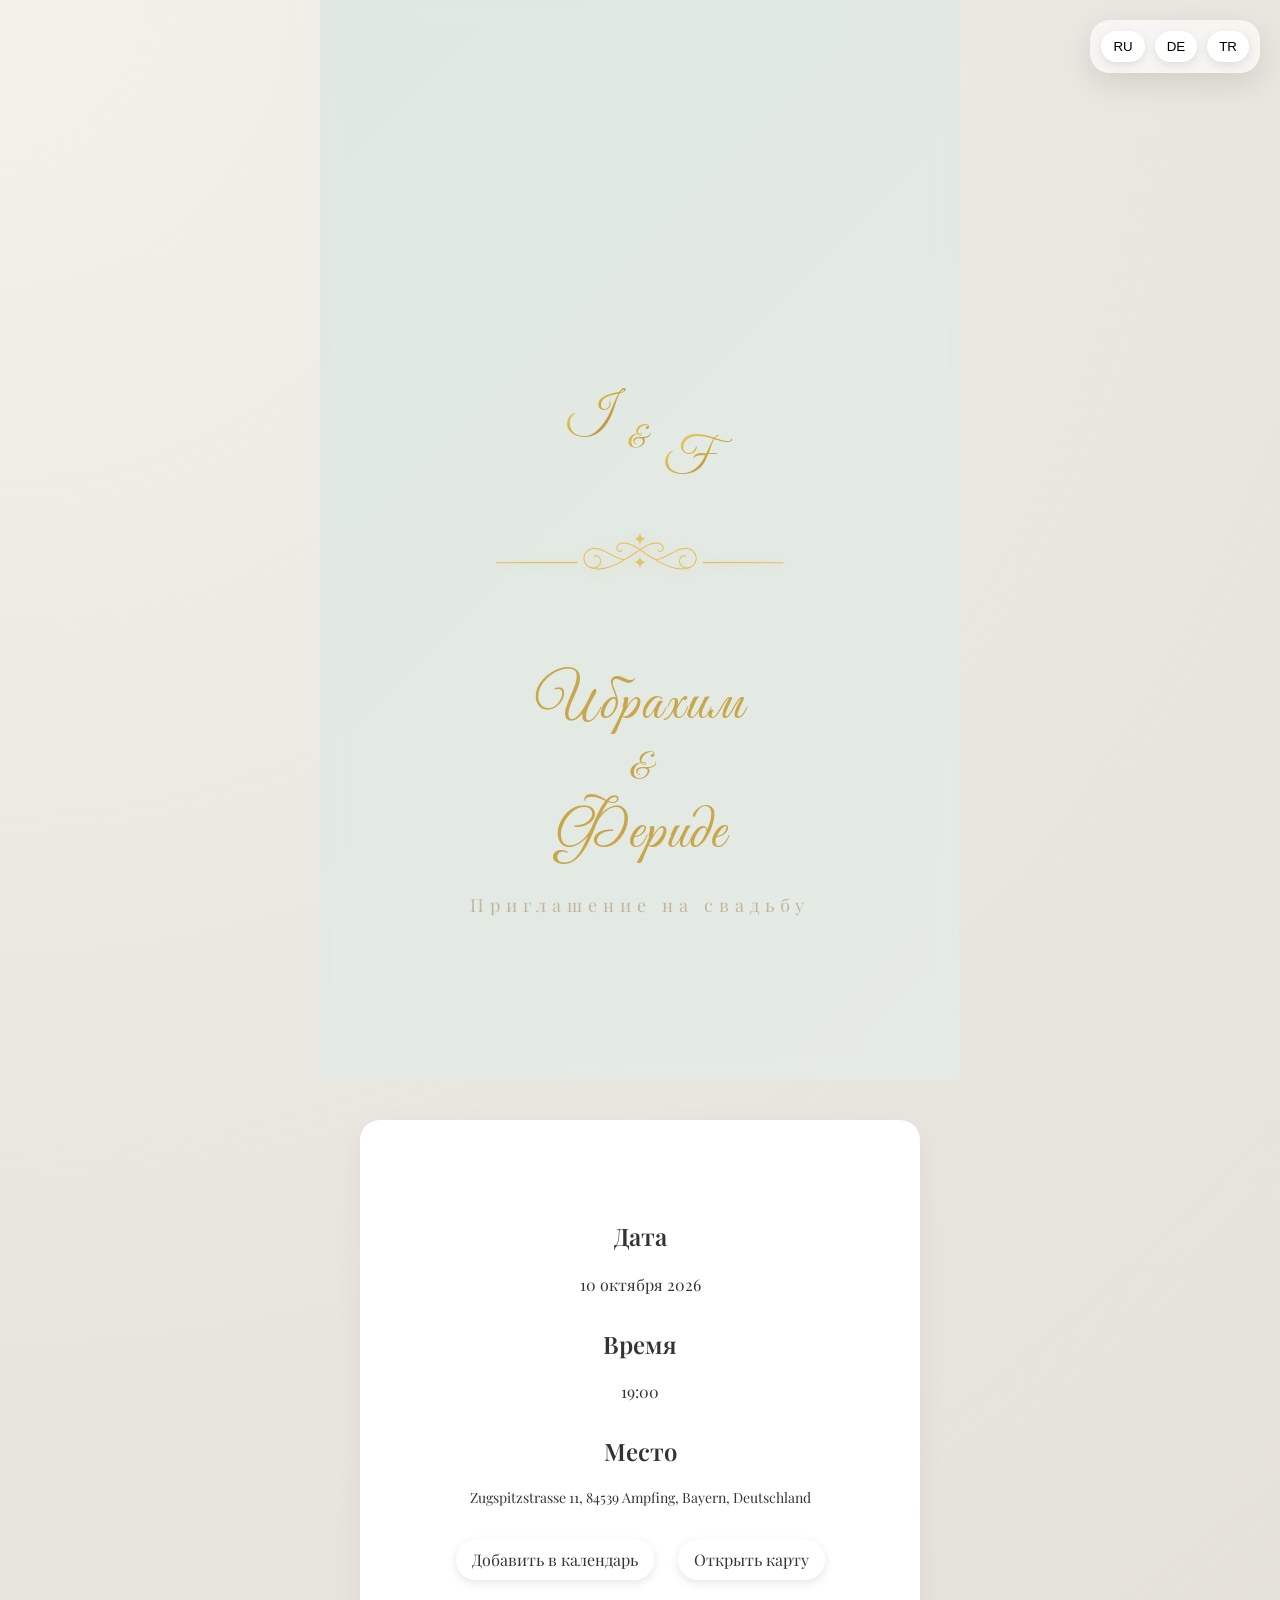
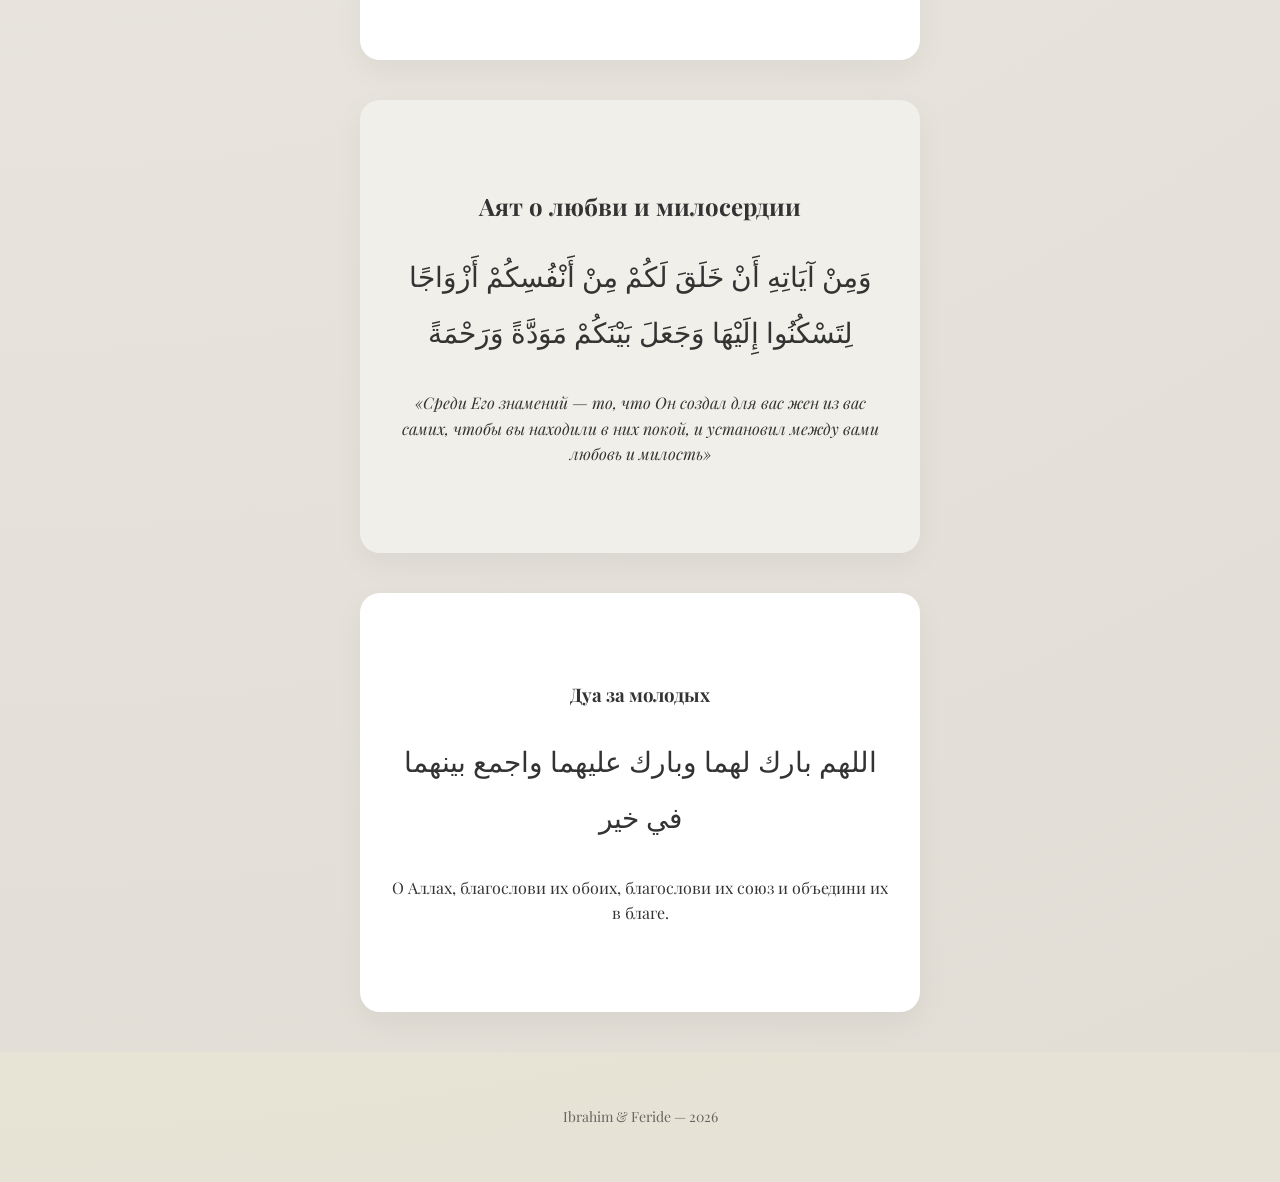
==== index.html @ c8f5a3a7 "update" ====
<!DOCTYPE html>
<html lang="ru">

<head>
    <meta charset="UTF-8">
    <meta name="viewport" content="width=device-width, initial-scale=1.0">
    <title>Ibrahim & Feride</title>
    <link rel="stylesheet" href="style.css">
    <link
        href="https://fonts.googleapis.com/css2?family=Cormorant+Garamond:wght@400;600&family=Montserrat:wght@300;400&display=swap"
        rel="stylesheet">
        <link href="https://fonts.googleapis.com/css2?family=Great+Vibes&display=swap" rel="stylesheet">
        <link href="https://fonts.googleapis.com/css2?family=Great+Vibes&display=swap" rel="stylesheet">
        <link href="https://fonts.googleapis.com/css2?family=Playfair+Display:wght@400;600;700&family=Cormorant+Garamond:wght@400;600&display=swap" rel="stylesheet">
</head>

<body>
<div class="lang">
        <button onclick="setLang('ru')">RU</button>
        <button onclick="setLang('de')">DE</button>
        <button onclick="setLang('tr')">TR</button>
    </div>

    <section class="hero">
<div class="monogram">
<svg viewBox="0 -200 500 400" xmlns="http://www.w3.org/2000/svg">
  <defs>
    <linearGradient id="gold" x1="0%" y1="0%" x2="100%" y2="100%">
      <stop offset="0%" stop-color="#f5e3a1"/>
      <stop offset="40%" stop-color="#d4af37"/>
      <stop offset="70%" stop-color="#b8964a"/>
      <stop offset="100%" stop-color="#f5e3a1"/>
    </linearGradient>
  </defs>

  <!-- I -->
  <text x="130" y="110"
        font-family="Great Vibes"
        font-size="80"
        fill="url(#gold)">
    I
  </text>

  <!-- & -->
  <text x="230" y="140"
        font-family="Great Vibes"
        font-size="50"
        fill="url(#gold)">
    &
  </text>

  <!-- F -->
  <text x="290" y="180"
        font-family="Great Vibes"
        font-size="80"
        fill="url(#gold)">
    F
  </text>

</svg>
</div>
        <div class="divider">
    <img src="divider.png" alt="divider">
        </div>

<div class="names">
    <div class="name name-top" data-key="name1">Ибрахим</div>
    <div class="amp">&</div>
    <div class="name name-bottom" data-key="name2">Фериде</div>
</div>

<p class="subtitle" data-key="invite">Приглашение на свадьбу</p>
    </section>

    <section class="info">
        <h2 data-key="date">Дата</h2>
        <p data-key="dateValue">10 октября 2026</p>

        <h2 data-key="time">Время</h2>
        <p>19:00</p>

        <h2 data-key="place">Место</h2>
        <p class="address" data-key="address">
Zugspitzstrasse 11, 84539 Ampfing, Bayern, Deutschland
</p>
        <div class="actions">
        <a href="wedding.ics" class="btn" data-key="calendar">📅 Добавить в календарь</a>
        <a href="https://maps.google.com/?q=Zugspitzstrasse 11 Ampfing" target="_blank" class="btn" data-key="map">
📍 Открыть карту
</a></div>
    </section>

    <section class="ayah">
        <h2 data-key="ayahTitle">Аят о любви и милосердии</h2>

        <p class="arabic">
            وَمِنْ آيَاتِهِ أَنْ خَلَقَ لَكُمْ مِنْ أَنْفُسِكُمْ أَزْوَاجًا
            لِتَسْكُنُوا إِلَيْهَا وَجَعَلَ بَيْنَكُمْ مَوَدَّةً وَرَحْمَةً
        </p>

        <p class="translation" data-key="ayahText">
            «Среди Его знамений — то, что Он создал для вас жен из вас самих,
            чтобы вы находили в них покой, и установил между вами любовь и милость»
        </p>
    </section>

    <section class="dua">
        <h3 data-key="duaTitle">Дуа за молодых</h3>

        <p class="arabic">
            اللهم بارك لهما وبارك عليهما واجمع بينهما في خير
        </p>

        <p data-key="duaText">
            О Аллах, благослови их обоих, благослови их союз и объедини их в благе.
        </p>
    </section>

    <footer>
        <p data-key="footer">Ibrahim & Feride — 2026</p>
    </footer>

    <script src="script.js"></script>

</body>

</html>
---- style.css ----
body {
    margin: 0;
    font-family: 'Playfair Display', serif;
    background: radial-gradient(circle at top left, #f4f1ea, #e9e6df 40%, #e1ddd5);
    color: #333;
    text-align: center;
}

.hero {
    height: 100vh;
    display: flex;
    flex-direction: column;
    justify-content: center;
    align-items: center;
    padding: 120px 20px 60px;
    background: linear-gradient(135deg, #d8e3dc, #f5efe6);
    background-size: 400% 400%;
    animation: gradientMove 10s ease infinite;
    backdrop-filter: blur(20px);
    position: relative;
    overflow: visible;
}

.hero h1 {
    font-size: 50px;
    font-family: 'Cormorant Garamond', serif;
    margin-bottom: 10px;
    letter-spacing: 2px;
}

.subtitle {
    font-size: 22px;
    opacity: 0.8;
    letter-spacing: 1px;
}

.info {
    padding: 60px 20px;
    background: white;
}

.info h2 {
    margin-top: 30px;
    font-weight: 600;
}

.ayah {
    padding: 60px 20px;
    background: #f0efe9;
}

.arabic {
    font-size: 28px;
    line-height: 2;
    direction: rtl;
    font-family: serif;
}

.translation {
    margin-top: 20px;
    font-style: italic;
}

.dua {
    padding: 60px 20px;
    background: white;
}

footer {
    padding: 40px;
    background: #e9e4d4;
    font-size: 14px;
    opacity: 0.7;
}

section.show {
    opacity: 1;
    transform: translateY(0);
}

.info,
.ayah,
.dua {
    max-width: 500px;
    margin: 40px auto;
    border-radius: 20px;
    box-shadow: 0 10px 30px rgba(0, 0, 0, 0.05);
    padding: 70px 30px;
    transition: 0.3s;
}

h1,
h2,
h3,
p {
    transition: all 0.3s ease;
}

.lang {
    position: absolute;
    top: 20px;
    right: 20px;
    z-index: 9999;
    /* самое важное - чтобы кнопки были поверх всего */
    background: rgba(255, 255, 255, 0.6);
    padding: 8px;
    border-radius: 20px;
    backdrop-filter: blur(10px);
    box-shadow: 0 10px 30px rgba(0, 0, 0, 0.1);
}

.lang button {
    background: white;
    border: none;
    padding: 8px 12px;
    margin: 3px;
    border-radius: 20px;
    cursor: pointer;
    box-shadow: 0 3px 10px rgba(0, 0, 0, 0.1);
}

.lang button:hover {
    transform: scale(1.1);
}

section {
    opacity: 0;
    transform: translateY(30px);
    transition: all 1.4s cubic-bezier(0.22, 1, 0.36, 1);
    max-width: 600px;
    margin: auto;
}

.info:hover,
.ayah:hover,
.dua:hover {
    transform: translateY(-5px);
    transition: 0.3s;
}

p {
    line-height: 1.6;
}

.lang button:active {
    transform: scale(0.95);
}

.hero h1 {
    animation: fadeIn 1s ease forwards;
}

.subtitle {
    font-size: 18px;
    letter-spacing: 6px;
    color: #b8a98a;
    margin-top: 20px;
}

@keyframes fadeIn {
    from {
        opacity: 0;
        transform: translateY(20px);
    }

    to {
        opacity: 1;
        transform: translateY(0);
    }
}

.actions {
    margin-top: 20px;
}

.btn {
    display: inline-block;
    margin: 10px;
    padding: 10px 16px;
    background: #fff;
    border-radius: 20px;
    text-decoration: none;
    color: #333;
    box-shadow: 0 3px 10px rgba(0, 0, 0, 0.1);
    transition: 0.3s;
}

.btn:hover {
    transform: translateY(-2px);
}

p.address {
    font-size: 14px
}
@keyframes gradientMove {
    0% {
        background-position: 0% 50%;
    }
    50% {
        background-position: 100% 50%;
    }
    100% {
        background-position: 0% 50%;
    }
}
.hero::before {
    content: "";
    position: absolute;
    inset: 0;
    background: rgba(255,255,255,0.2);
    backdrop-filter: blur(10px);
    z-index: 0;
}

.hero * {
    position: relative;
    z-index: 1;
}
.monogram {
    display: flex;
    justify-content: center; /* центр по горизонтали */
    align-items: center;     /* центр по вертикали (если нужно) */
    margin-bottom: 10px;
    overflow: visible; /* чтобы тени не обрезались */
    margin-top: 40px;
}

.monogram svg {
    width: 300px;
    max-width: 80vw;
    display: block;
    margin: 0 auto;
    overflow: visible;
    filter: none;
}
.monogram path {
    fill: url(#goldGradient);
    filter: none;
}
.divider {
    display: flex;
    justify-content: center;
    margin: 30px 0 40px;
}

.divider svg {
    opacity: 0.8;
}
.names {
    display: flex;
    flex-direction: column;
    align-items: center;
    margin-top: 40px;
}

.name {
    font-family: 'Great Vibes', cursive;
    font-size: 60px;
    letter-spacing: 2px;
    color: #caa64a;
    text-transform: none; /* ВАЖНО убрать uppercase */
}
@media (max-width: 768px) {
    .name {
        font-size: 50px;
    }

    .amp {
        font-size: 40px;
    }
}
.names {
    display: flex;
    flex-direction: column;
    align-items: center;
    gap: 10px;
}

.amp {
    font-family: 'Great Vibes', cursive;
    font-size: 35px;
    margin: -5px 0; /* поднимаем амперсанд чуть выше */
    color: #caa64a;
}
.divider {
    margin: 30px 0 40px;
    display: flex;
    justify-content: center;
}

.divider img {
    width: 400px;
    opacity: 0.85;
    filter: drop-shadow(0 2px 6px rgba(202,166,74,0.3));
}
.name, .amp {
    opacity: 0;
    transform: translateY(30px);
}

/* сама анимация */
@keyframes writeName {
    to {
        opacity: 1;
        transform: translateY(0);
    }
}

/* по очереди */
.name-top {
    animation: writeName 1s ease forwards;
}

.amp {
    animation: writeName 1s ease forwards;
    animation-delay: 0.4s;
}

.name-bottom {
    animation: writeName 1s ease forwards;
    animation-delay: 0.8s;
}
svg {
    overflow: visible;
}
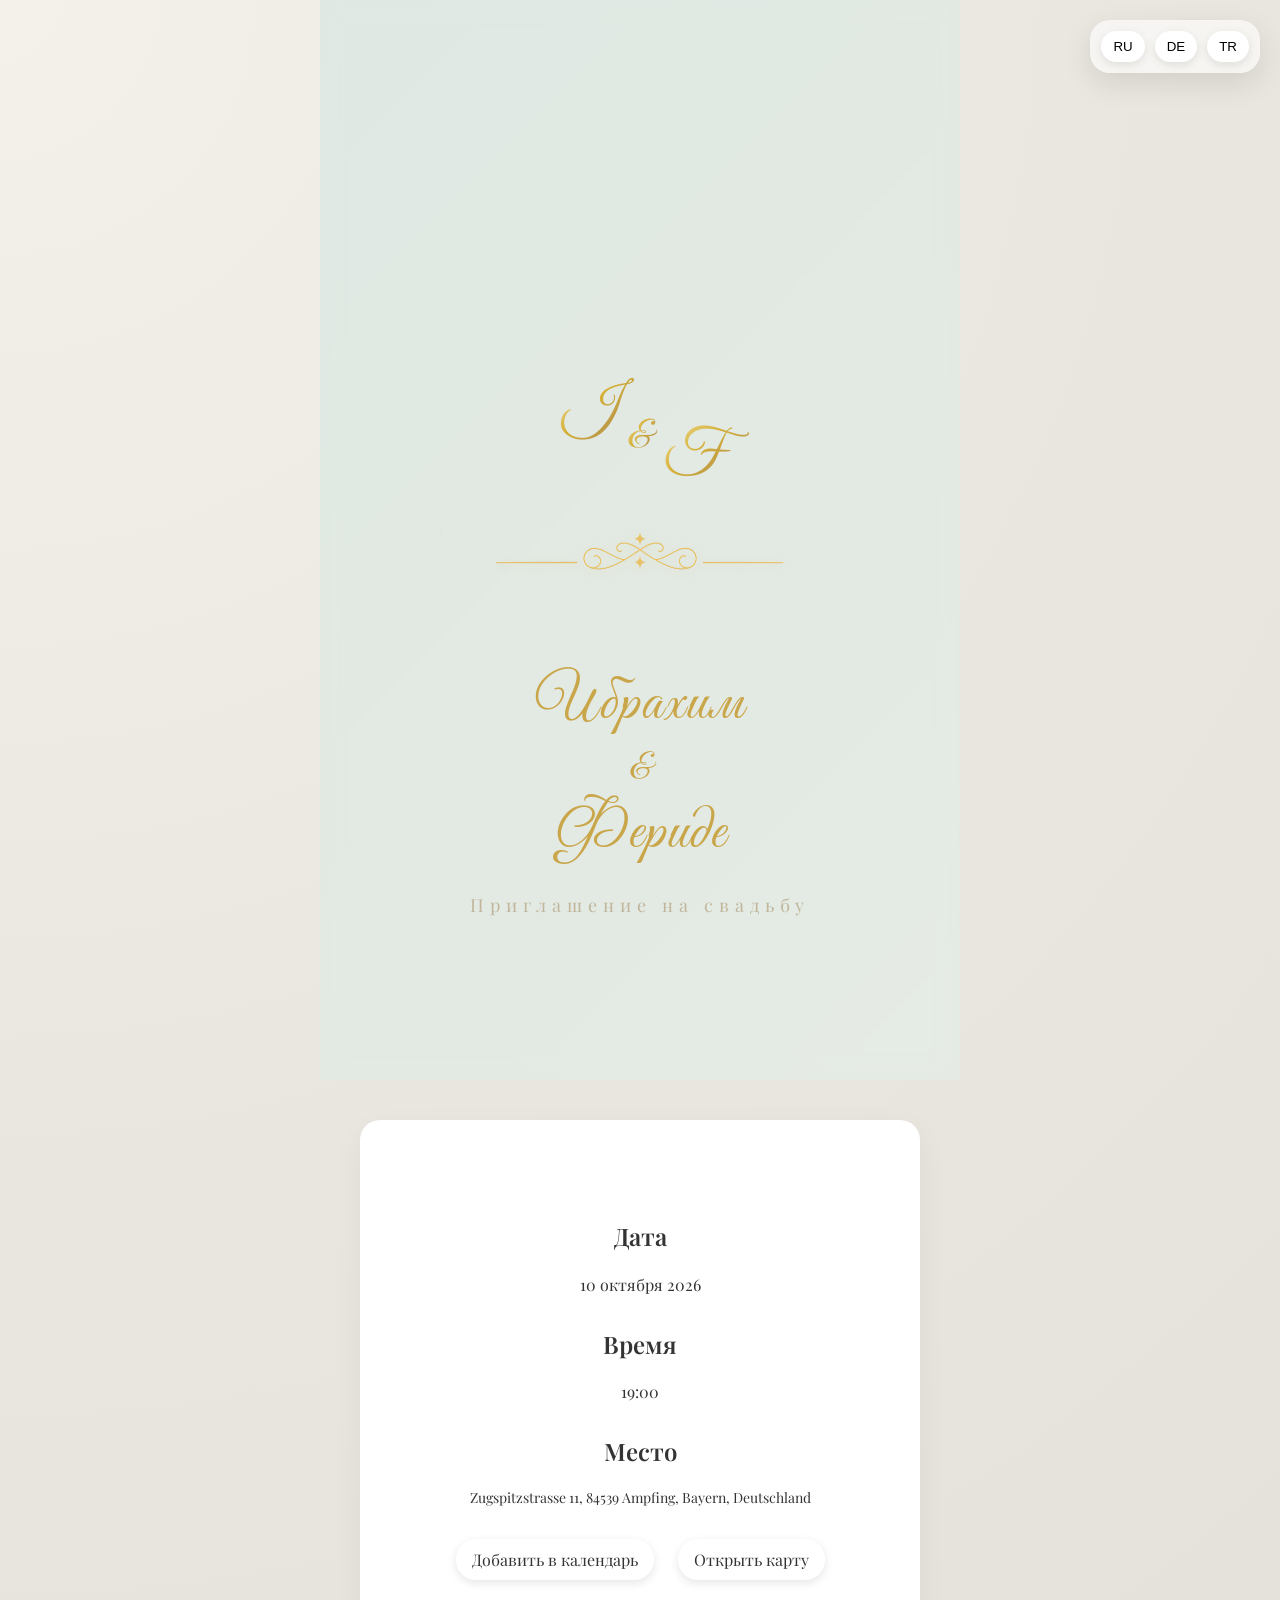
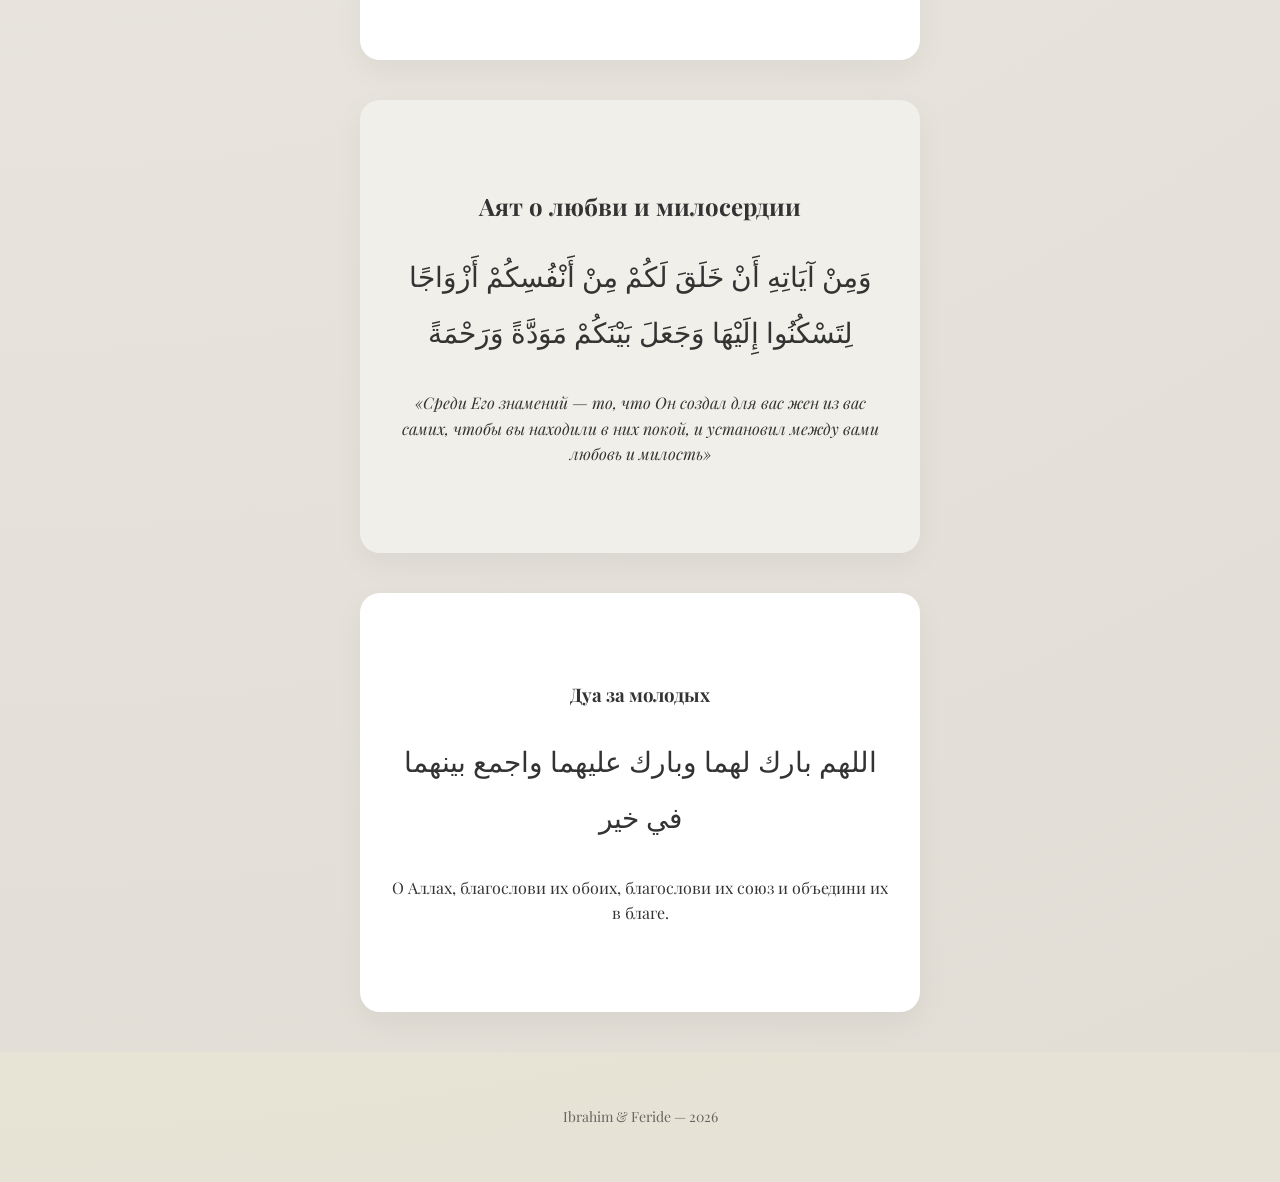
==== commit 3367560d: "update" ====
--- a/index.html
+++ b/index.html
@@ -23,20 +23,22 @@
 
     <section class="hero">
 <div class="monogram">
-<svg viewBox="0 -200 500 400" xmlns="http://www.w3.org/2000/svg">
-  <defs>
-    <linearGradient id="gold" x1="0%" y1="0%" x2="100%" y2="100%">
-      <stop offset="0%" stop-color="#f5e3a1"/>
-      <stop offset="40%" stop-color="#d4af37"/>
-      <stop offset="70%" stop-color="#b8964a"/>
-      <stop offset="100%" stop-color="#f5e3a1"/>
-    </linearGradient>
-  </defs>
+<svg viewBox="0 -200 500 400"
+    xmlns="http://www.w3.org/2000/svg"
+    style="text-rendering: geometricPrecision;">
+    <defs>
+        <linearGradient id="gold" x1="0%" y1="0%" x2="100%" y2="100%">
+        <stop offset="0%" stop-color="#f5e3a1"/>
+        <stop offset="40%" stop-color="#d4af37"/>
+        <stop offset="70%" stop-color="#b8964a"/>
+        <stop offset="100%" stop-color="#f5e3a1"/>
+        </linearGradient>
+    </defs>
 
   <!-- I -->
-  <text x="130" y="110"
+  <text x="120" y="110"
         font-family="Great Vibes"
-        font-size="80"
+        font-size="100"
         fill="url(#gold)">
     I
   </text>
@@ -44,7 +46,7 @@
   <!-- & -->
   <text x="230" y="140"
         font-family="Great Vibes"
-        font-size="50"
+        font-size="65"
         fill="url(#gold)">
     &
   </text>
@@ -52,7 +54,7 @@
   <!-- F -->
   <text x="290" y="180"
         font-family="Great Vibes"
-        font-size="80"
+        font-size="100"
         fill="url(#gold)">
     F
   </text>
--- a/style.css
+++ b/style.css
@@ -232,10 +232,15 @@
     margin: 0 auto;
     overflow: visible;
     filter: none;
+    transform: translateZ(0);
 }
 .monogram path {
     fill: url(#goldGradient);
     filter: none;
+    shape-rendering: geometricPrecision;
+}
+.monogram text {
+    -webkit-font-smoothing: antialiased;
 }
 .divider {
     display: flex;
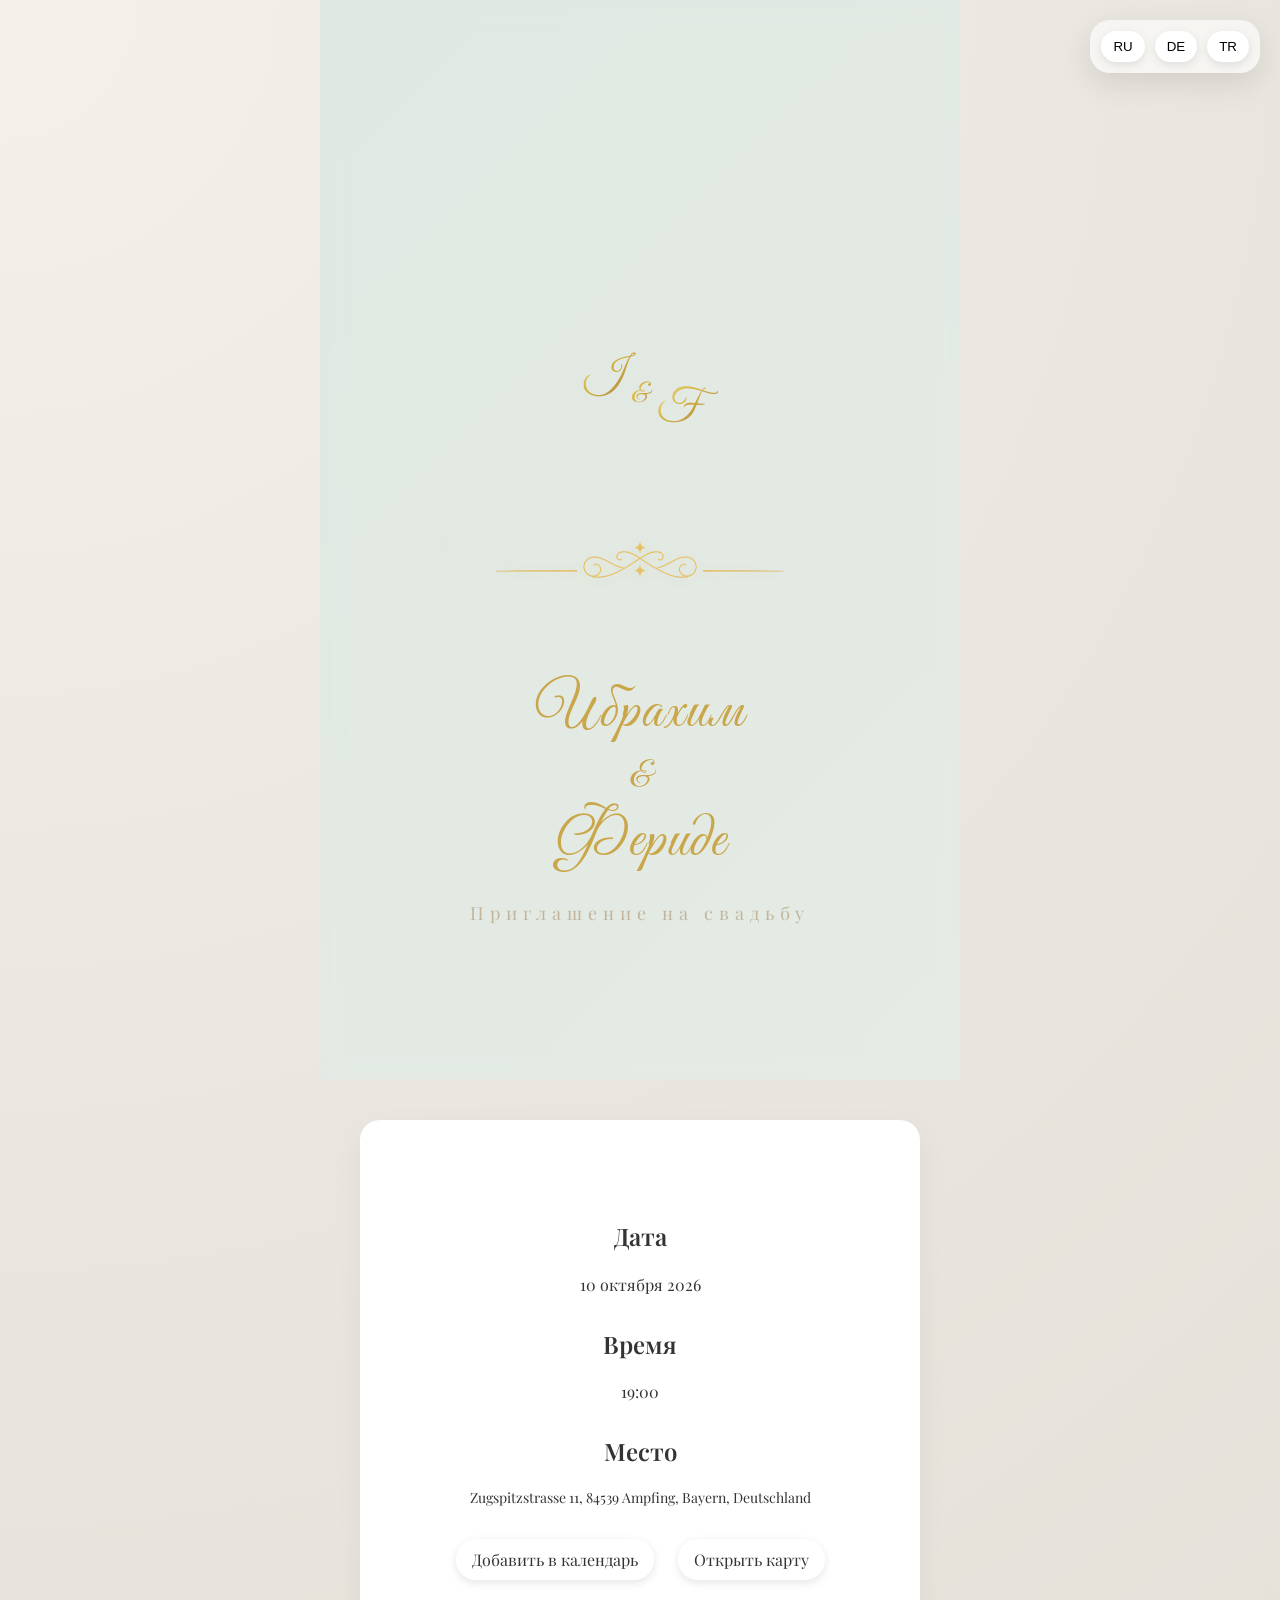
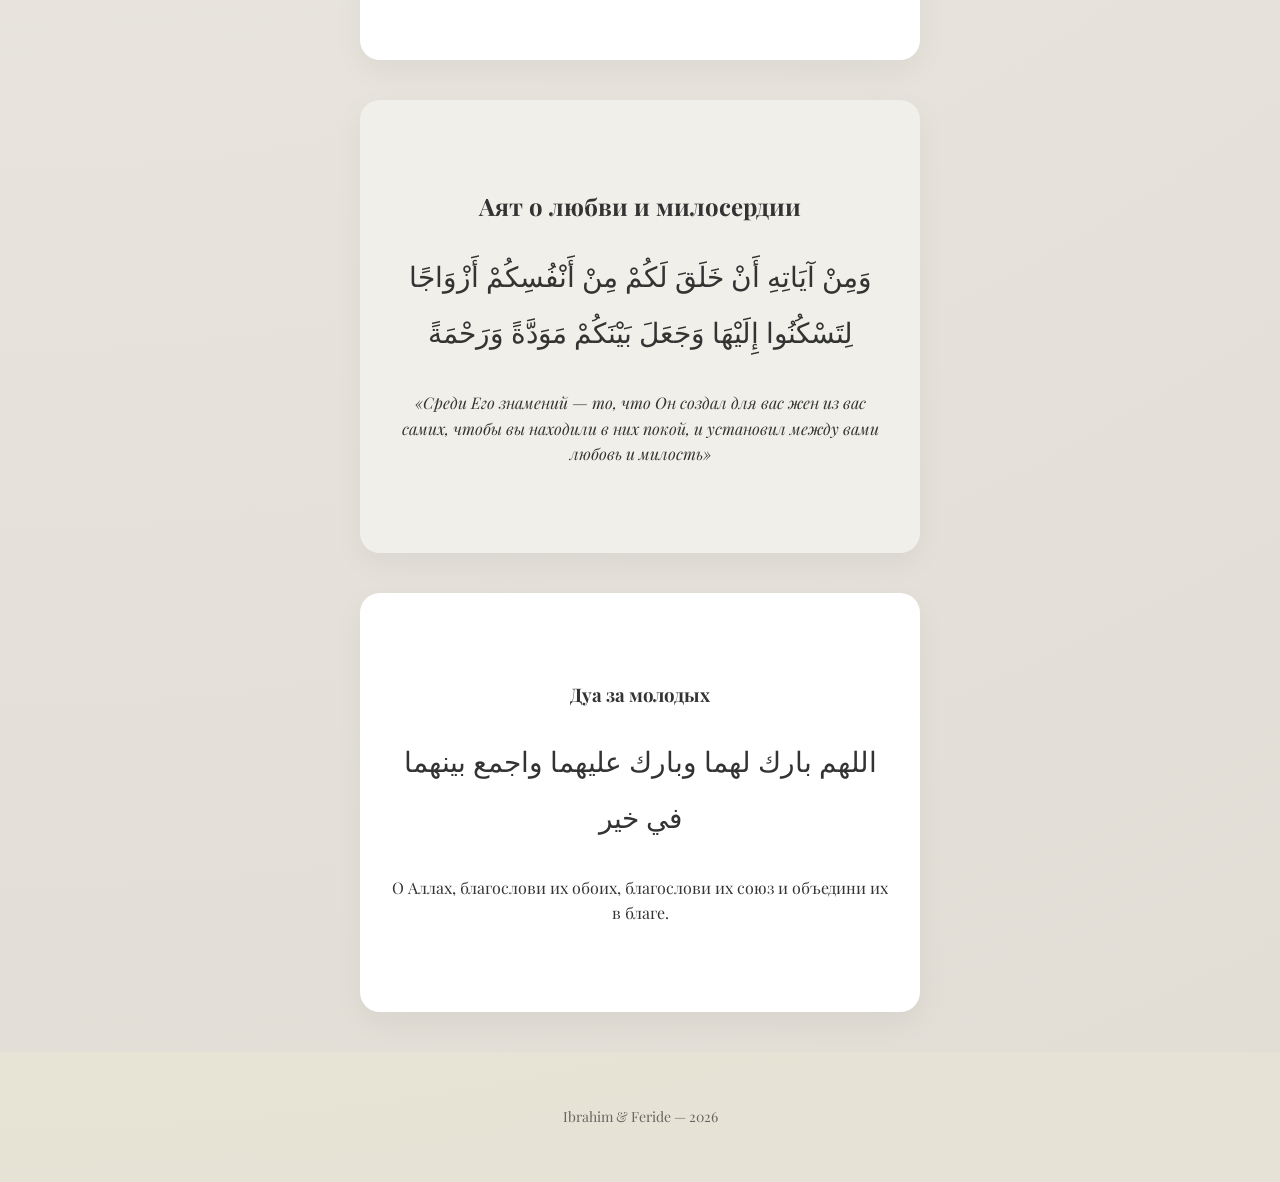
==== commit 505e40ee: "update" ====
--- a/index.html
+++ b/index.html
@@ -23,9 +23,9 @@
 
     <section class="hero">
 <div class="monogram">
-<svg viewBox="0 -200 500 400"
+<svg viewBox="-100 -250 700 600"
     xmlns="http://www.w3.org/2000/svg"
-    style="text-rendering: geometricPrecision;">
+    style="text-rendering: geometricPrecision; overflow: visible;">
     <defs>
         <linearGradient id="gold" x1="0%" y1="0%" x2="100%" y2="100%">
         <stop offset="0%" stop-color="#f5e3a1"/>
--- a/style.css
+++ b/style.css
@@ -327,4 +327,14 @@
 }
 svg {
     overflow: visible;
+}
+.monogram svg {
+    transform: translateZ(0);
+    -webkit-transform: translateZ(0);
+}
+
+.monogram text {
+    transform: translateZ(0);
+    -webkit-font-smoothing: antialiased;
+    text-rendering: geometricPrecision;
 }
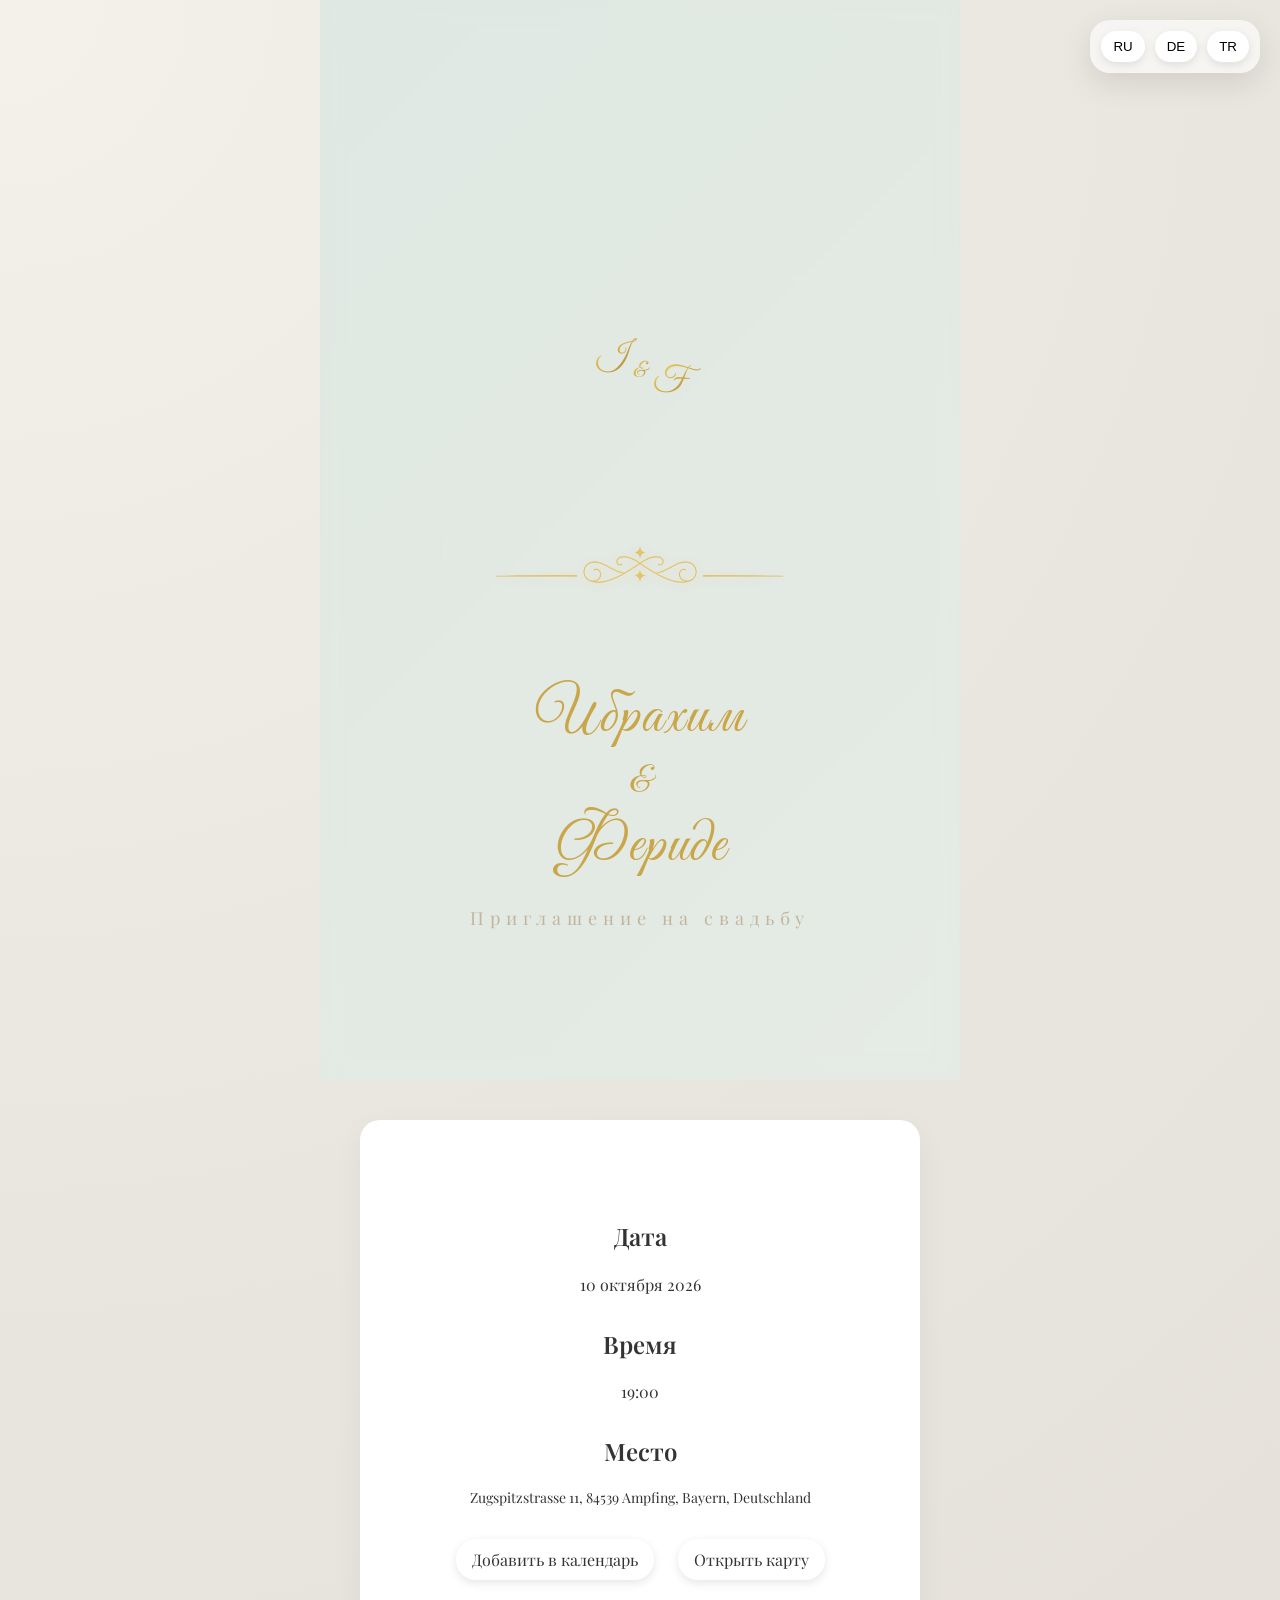
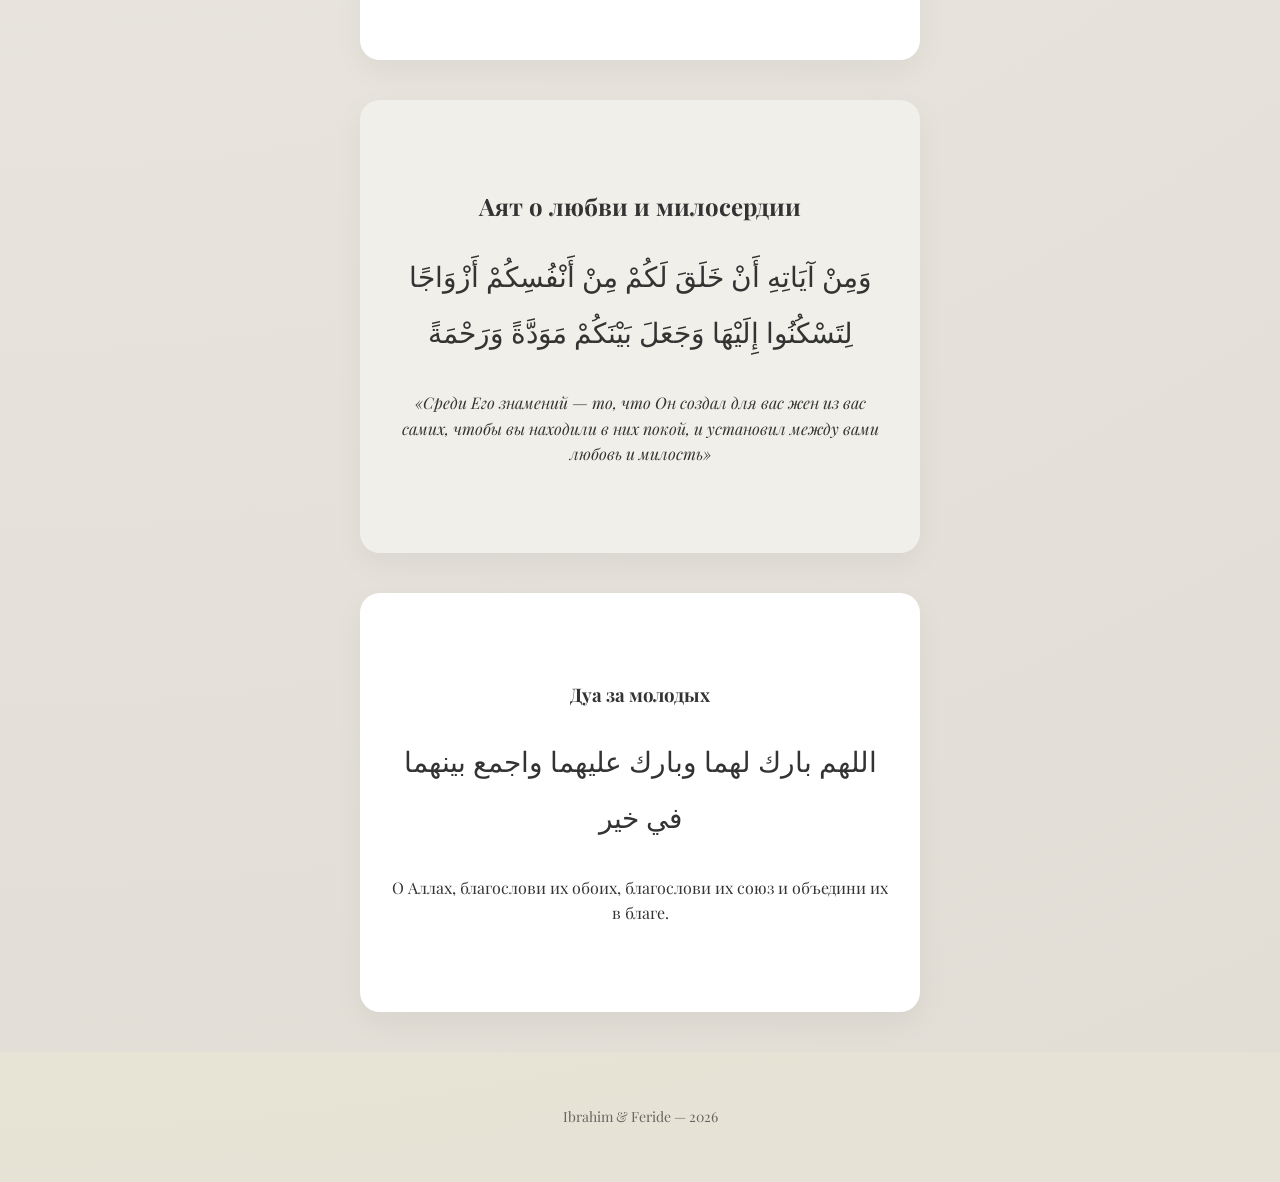
==== commit 2dd27c4a: "update" ====
--- a/index.html
+++ b/index.html
@@ -23,9 +23,10 @@
 
     <section class="hero">
 <div class="monogram">
-<svg viewBox="-100 -250 700 600"
+<svg viewBox="-200 -300 900 800"
     xmlns="http://www.w3.org/2000/svg"
-    style="text-rendering: geometricPrecision; overflow: visible;">
+    preserveAspectRatio="xMidYMid meet"
+    style="overflow: visible; display:block;">
     <defs>
         <linearGradient id="gold" x1="0%" y1="0%" x2="100%" y2="100%">
         <stop offset="0%" stop-color="#f5e3a1"/>
--- a/style.css
+++ b/style.css
@@ -7,7 +7,7 @@
 }
 
 .hero {
-    height: 100vh;
+    min-height: 100vh;
     display: flex;
     flex-direction: column;
     justify-content: center;
@@ -337,4 +337,9 @@
     transform: translateZ(0);
     -webkit-font-smoothing: antialiased;
     text-rendering: geometricPrecision;
+}
+@supports (-webkit-touch-callout: none) {
+    .monogram svg text {
+        dominant-baseline: middle;
+    }
 }
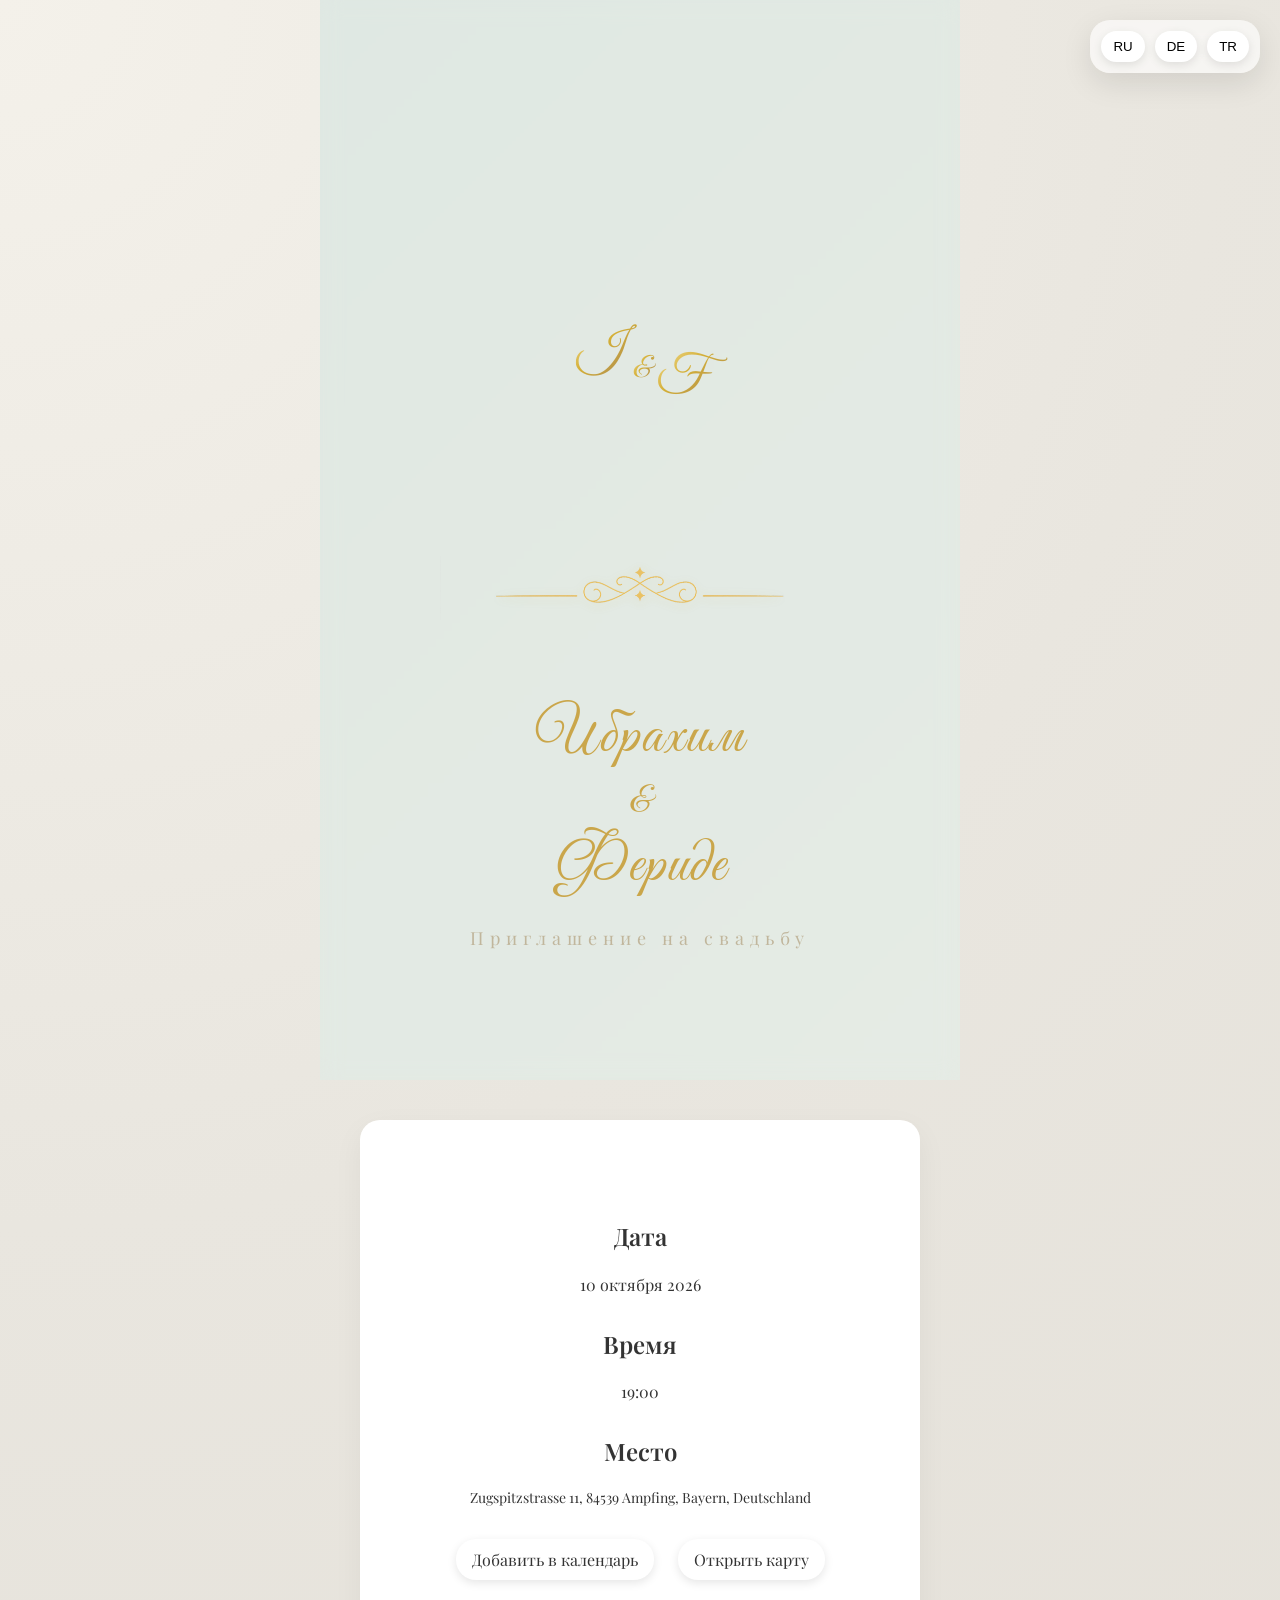
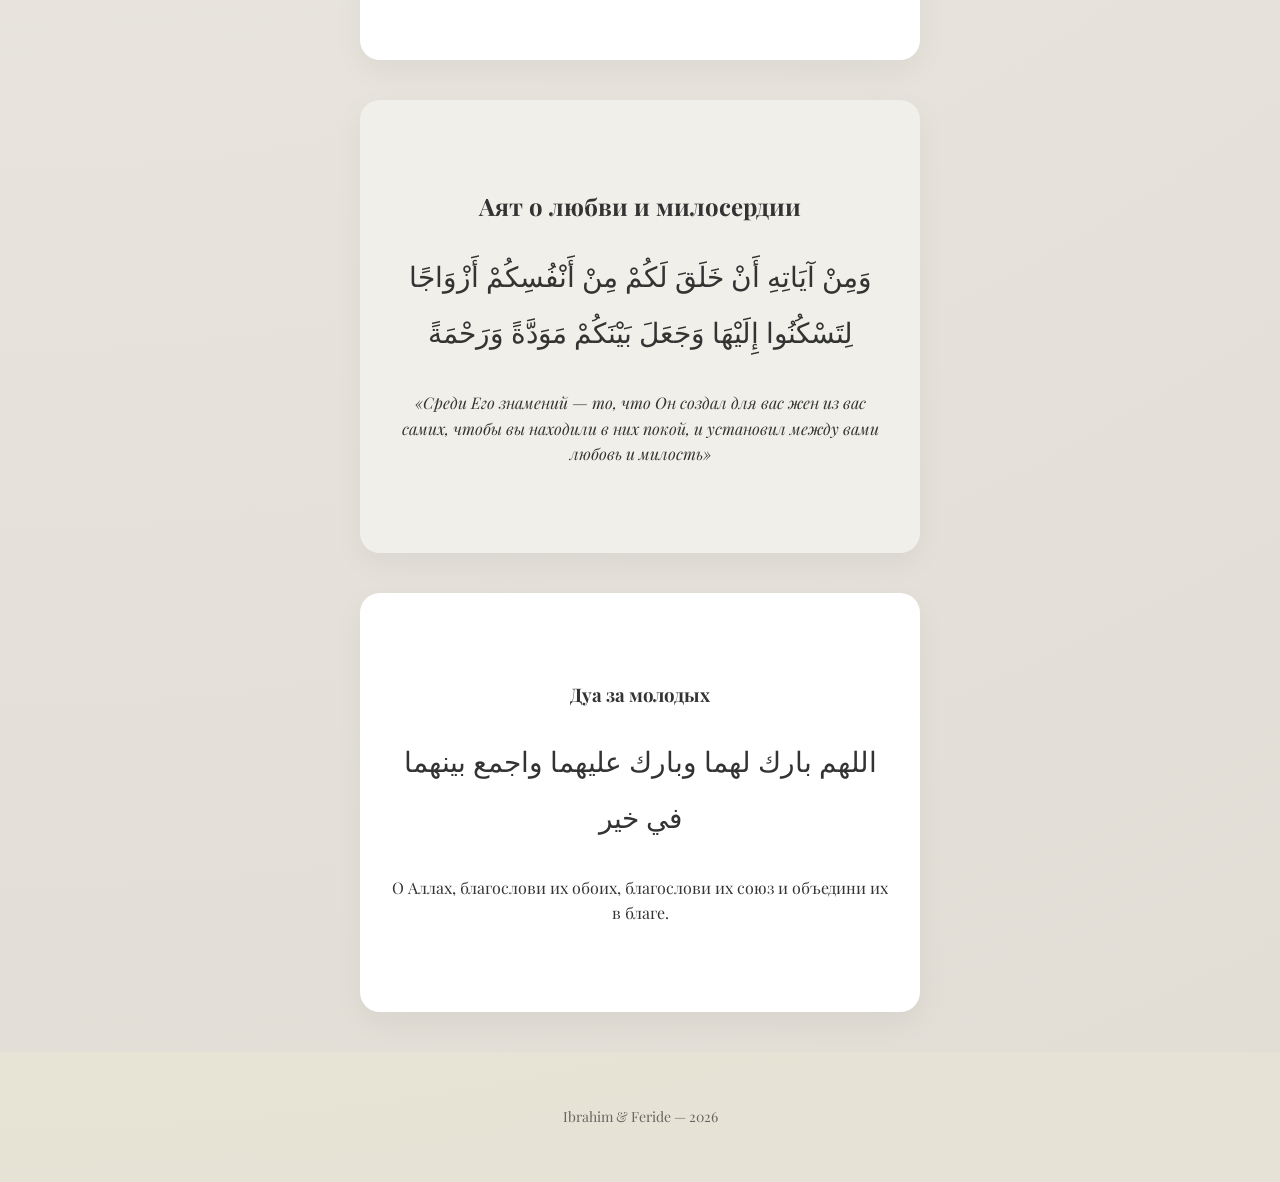
==== commit 91c13ed6: "update" ====
--- a/index.html
+++ b/index.html
@@ -37,9 +37,9 @@
     </defs>
 
   <!-- I -->
-  <text x="120" y="110"
+  <text x="60" y="110"
         font-family="Great Vibes"
-        font-size="100"
+        font-size="150"
         fill="url(#gold)">
     I
   </text>
@@ -47,15 +47,15 @@
   <!-- & -->
   <text x="230" y="140"
         font-family="Great Vibes"
-        font-size="65"
+        font-size="90"
         fill="url(#gold)">
     &
   </text>
 
   <!-- F -->
-  <text x="290" y="180"
+  <text x="300" y="180"
         font-family="Great Vibes"
-        font-size="100"
+        font-size="150"
         fill="url(#gold)">
     F
   </text>
--- a/style.css
+++ b/style.css
@@ -331,6 +331,7 @@
 .monogram svg {
     transform: translateZ(0);
     -webkit-transform: translateZ(0);
+    padding: 20px;
 }
 
 .monogram text {
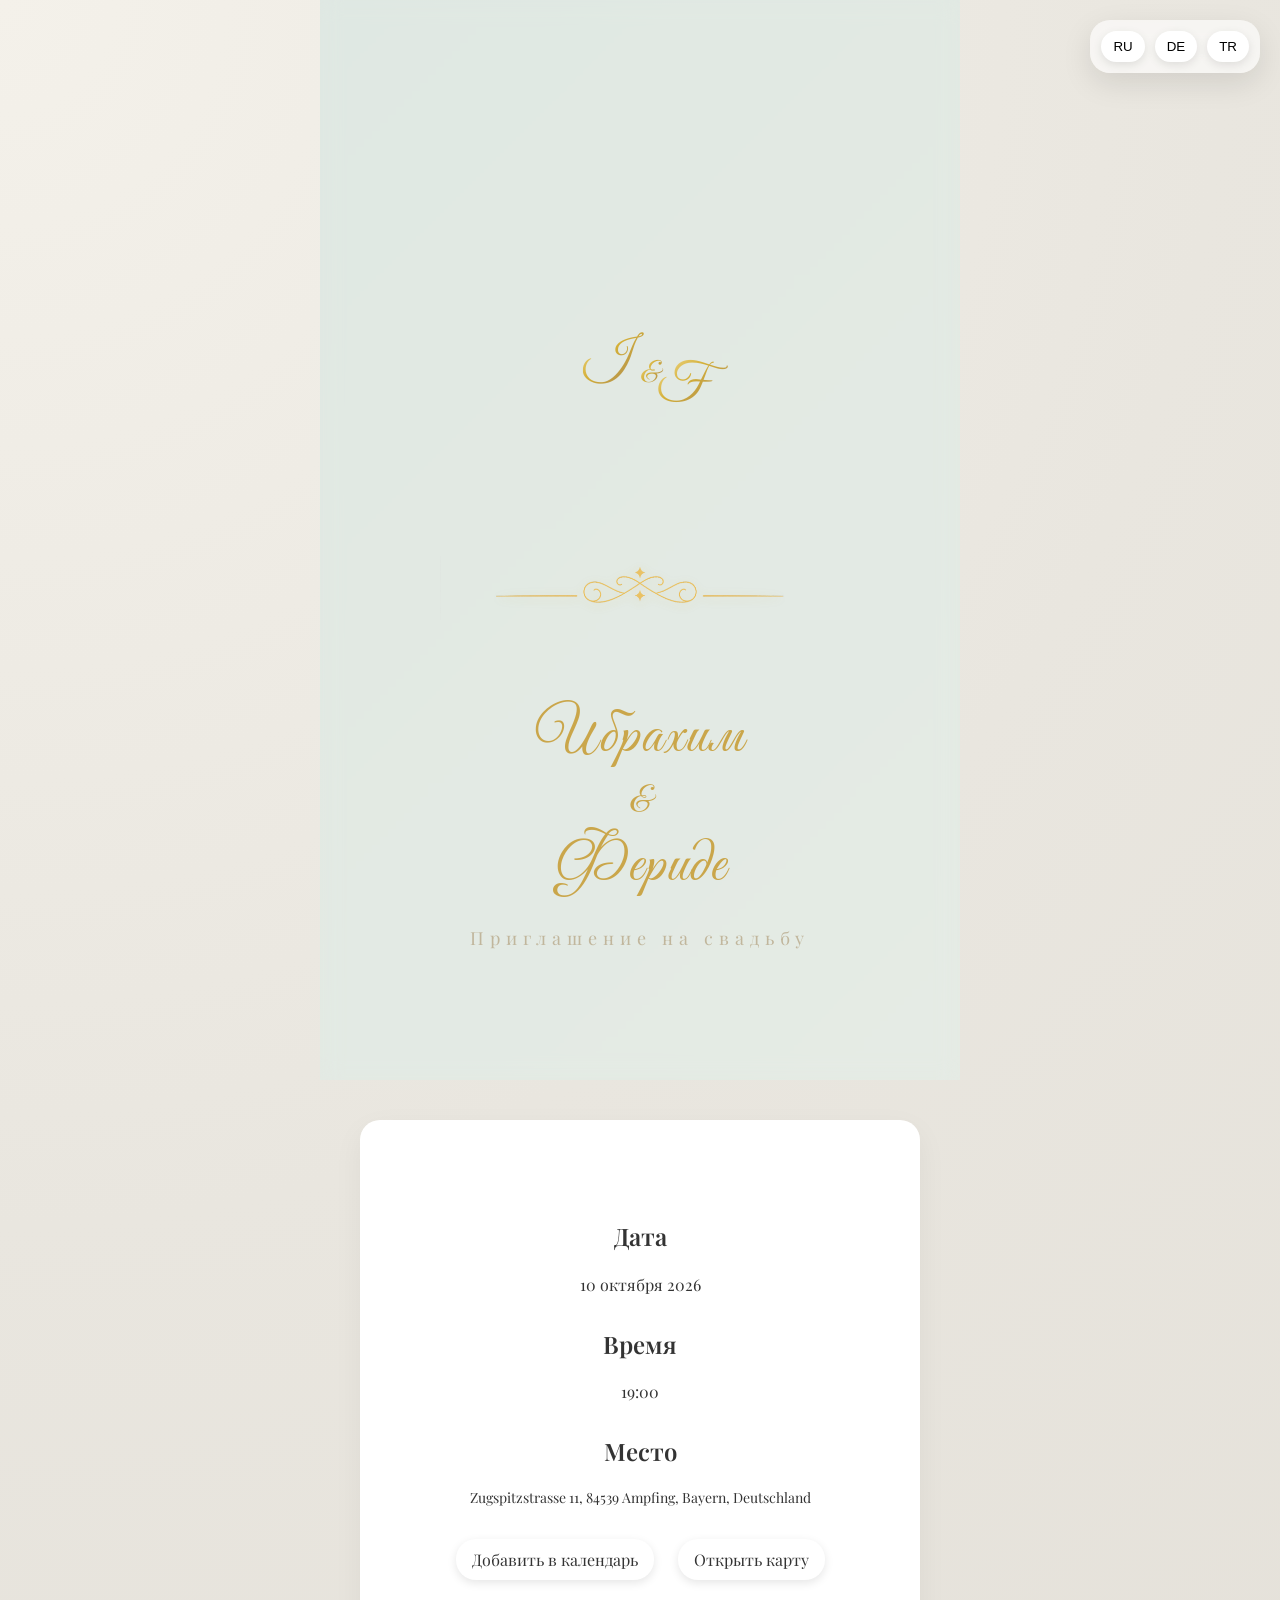
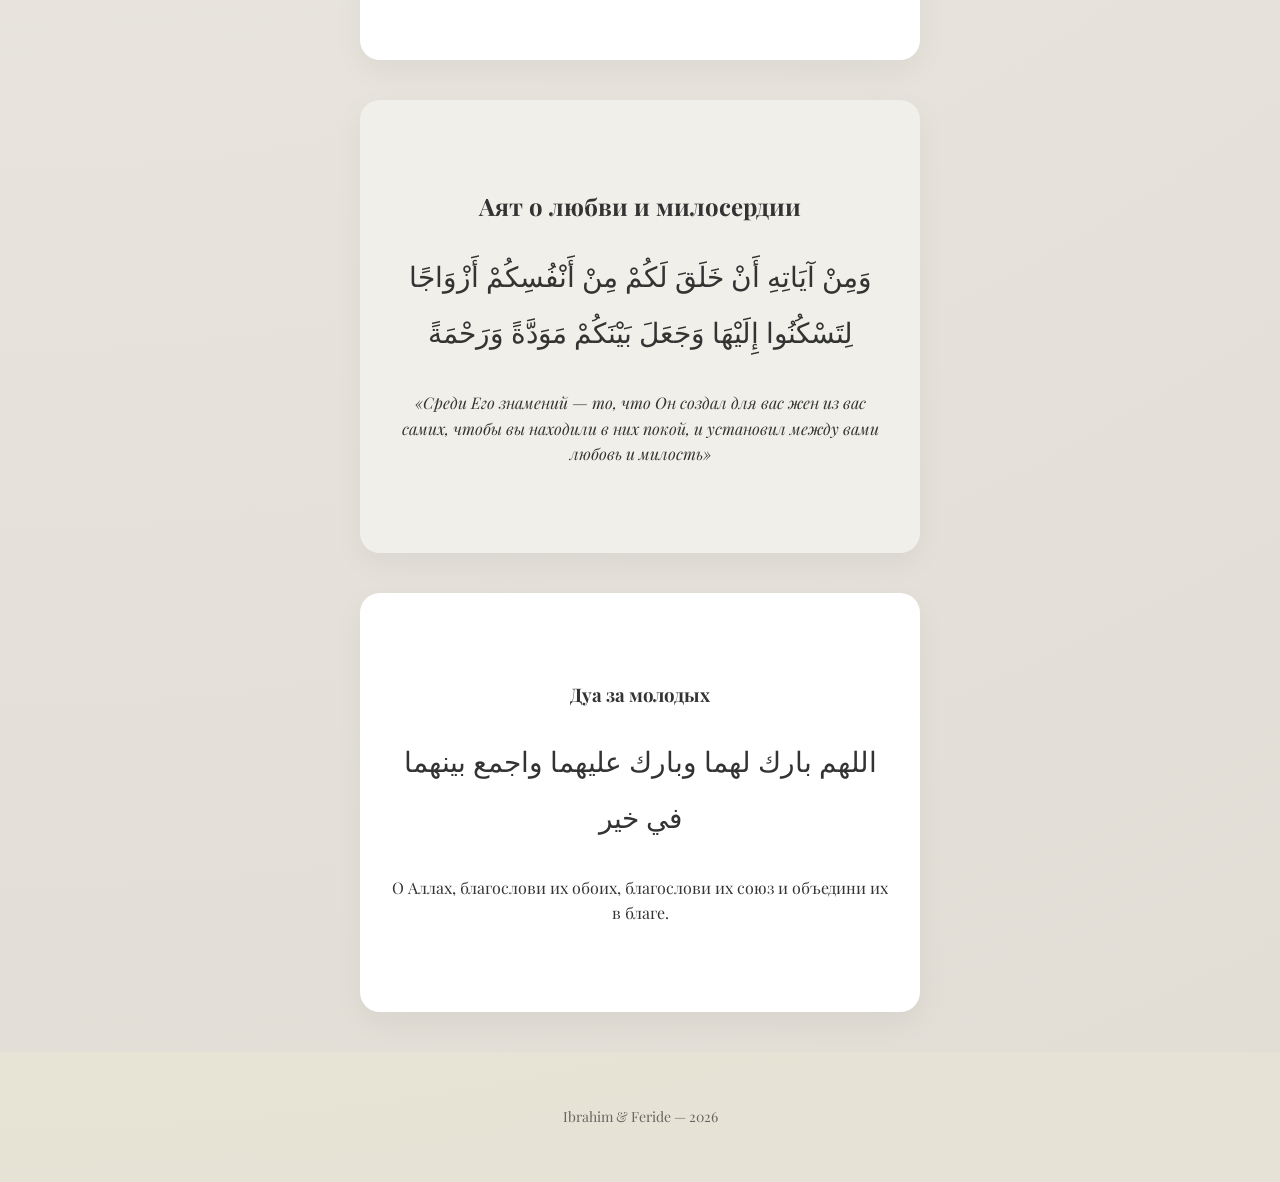
==== commit 33ceb6b2: "update" ====
--- a/index.html
+++ b/index.html
@@ -37,7 +37,9 @@
     </defs>
 
   <!-- I -->
-  <text x="60" y="110"
+  <text x="150" y="110"
+        dominant-baseline="middle"
+        text-anchor="middle"
         font-family="Great Vibes"
         font-size="150"
         fill="url(#gold)">
@@ -45,7 +47,9 @@
   </text>
 
   <!-- & -->
-  <text x="230" y="140"
+  <text x="280" y="140"
+        dominant-baseline="middle"
+        text-anchor="middle"
         font-family="Great Vibes"
         font-size="90"
         fill="url(#gold)">
@@ -53,7 +57,9 @@
   </text>
 
   <!-- F -->
-  <text x="300" y="180"
+  <text x="380" y="180"
+        dominant-baseline="middle"
+        text-anchor="middle"
         font-family="Great Vibes"
         font-size="150"
         fill="url(#gold)">
--- a/style.css
+++ b/style.css
@@ -338,6 +338,7 @@
     transform: translateZ(0);
     -webkit-font-smoothing: antialiased;
     text-rendering: geometricPrecision;
+    dominant-baseline: middle;
 }
 @supports (-webkit-touch-callout: none) {
     .monogram svg text {
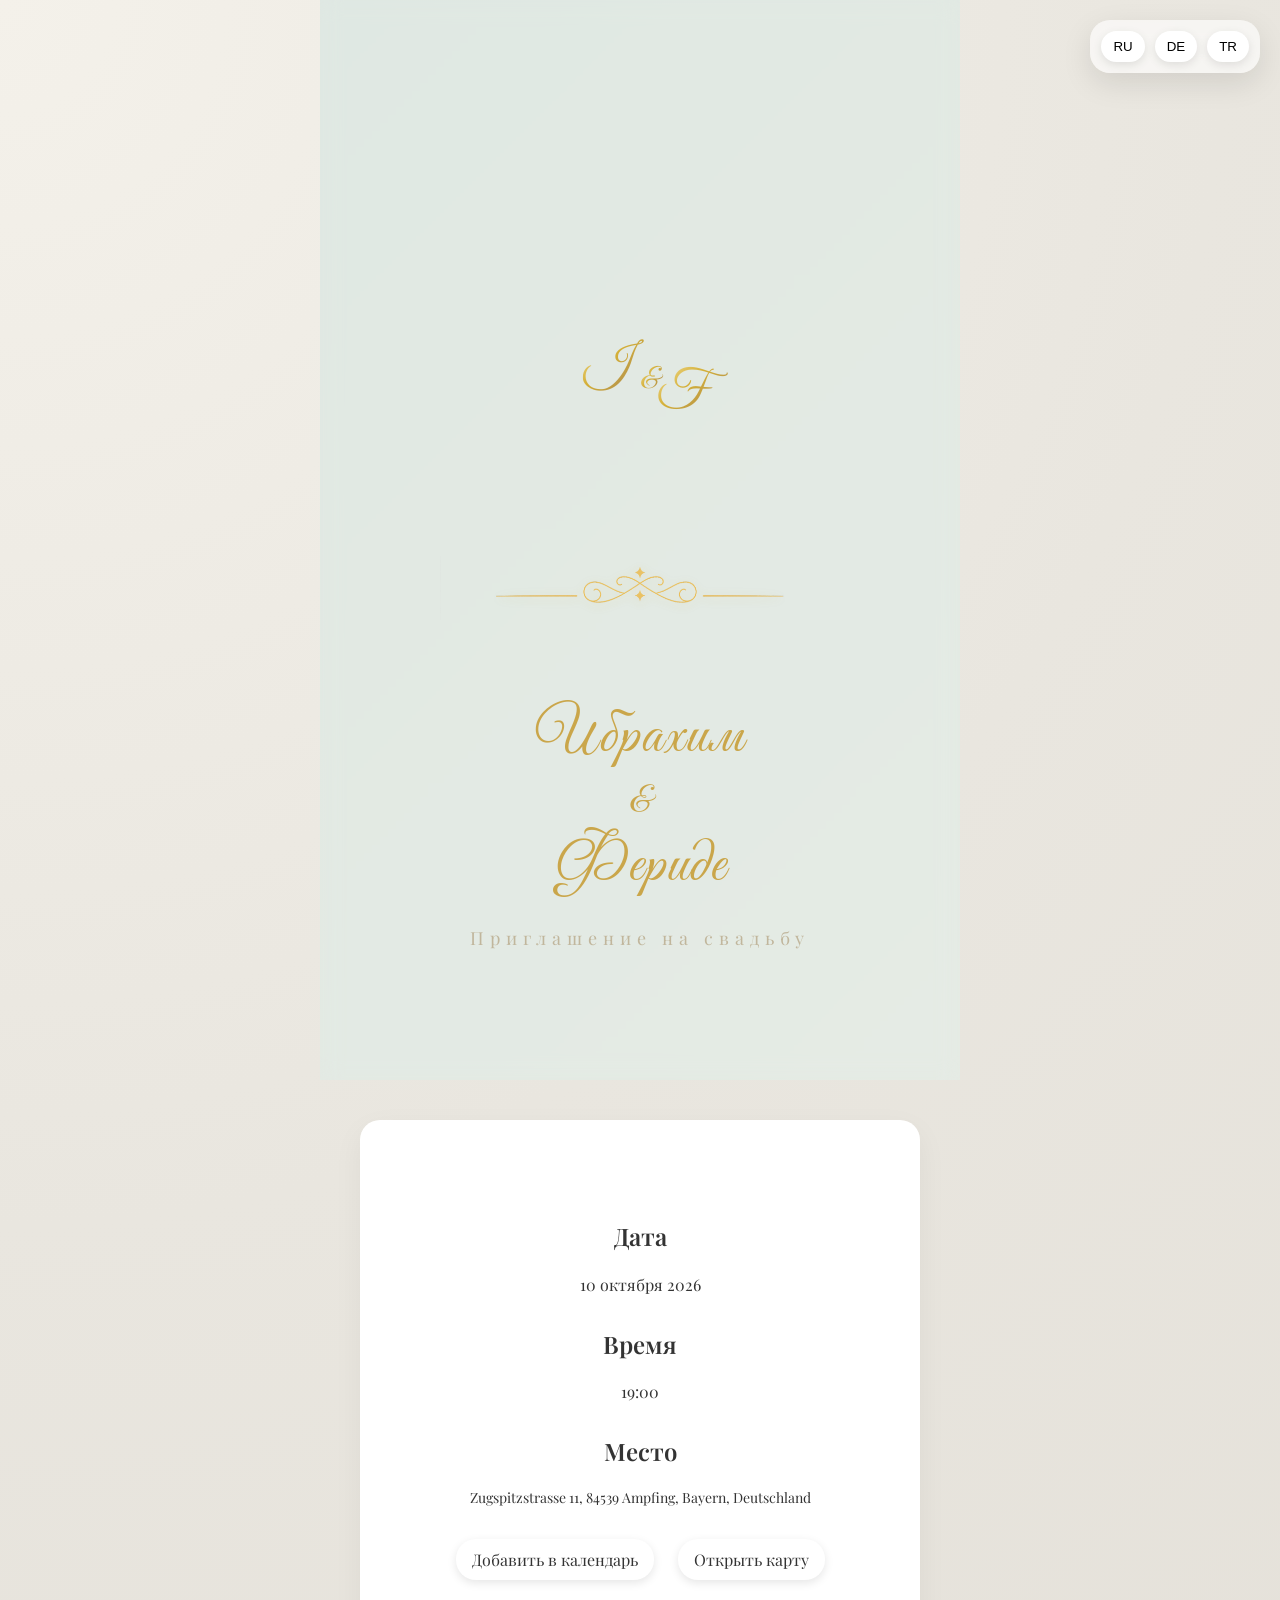
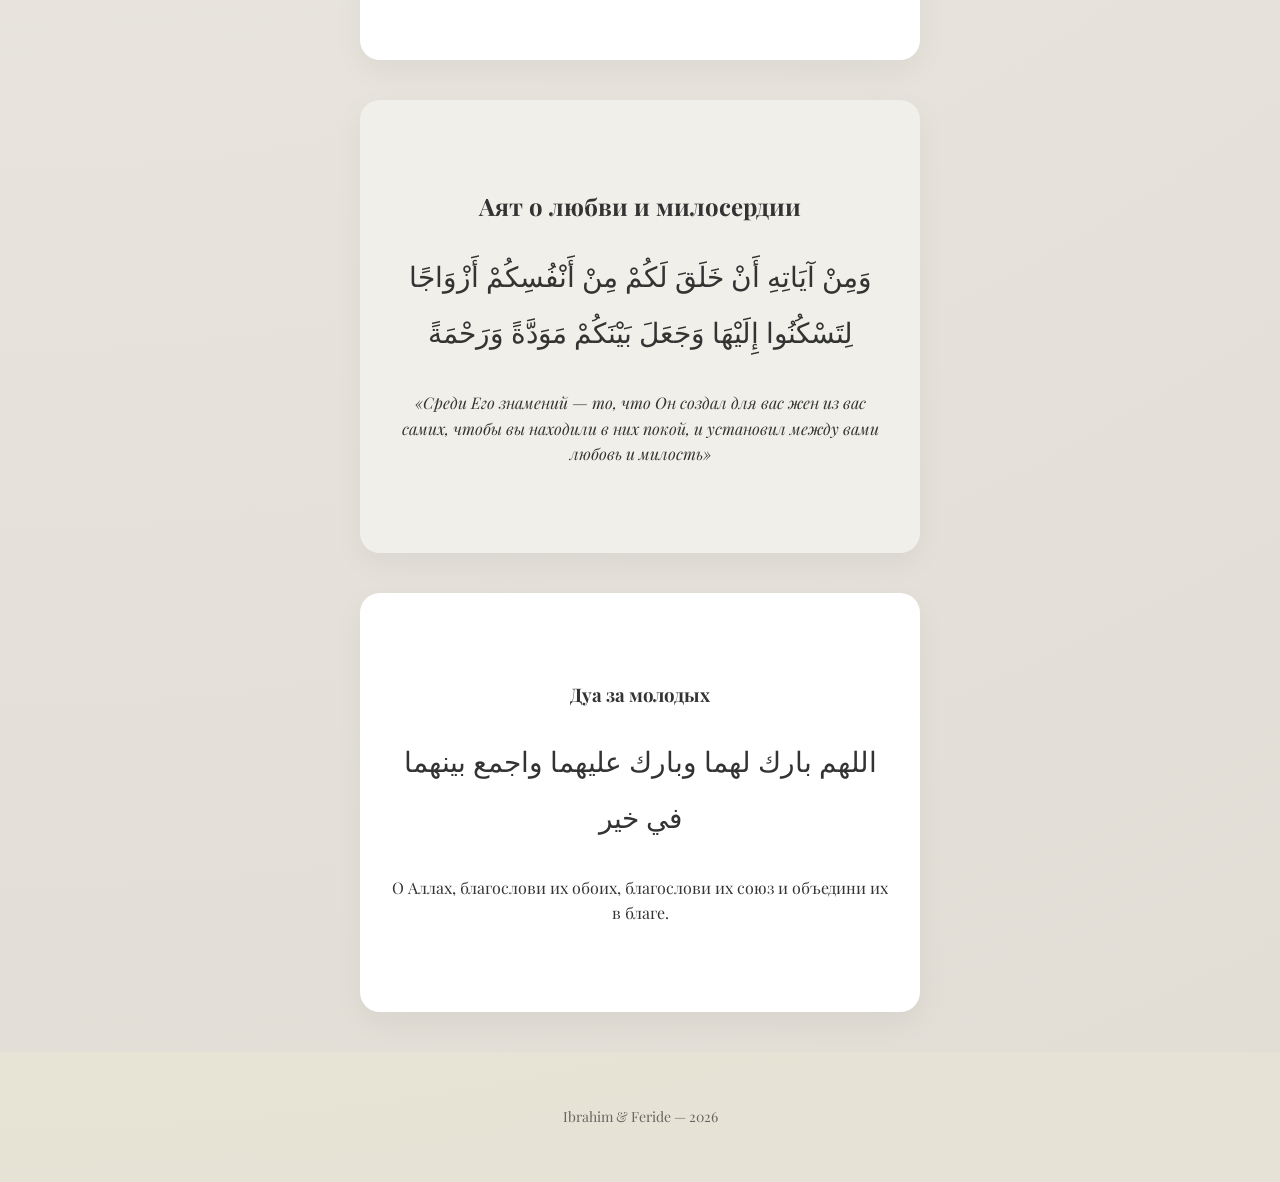
==== commit b3118305: "update" ====
--- a/index.html
+++ b/index.html
@@ -37,7 +37,7 @@
     </defs>
 
   <!-- I -->
-  <text x="150" y="110"
+  <text x="150" y="130"
         dominant-baseline="middle"
         text-anchor="middle"
         font-family="Great Vibes"
@@ -47,7 +47,7 @@
   </text>
 
   <!-- & -->
-  <text x="280" y="140"
+  <text x="280" y="160"
         dominant-baseline="middle"
         text-anchor="middle"
         font-family="Great Vibes"
@@ -57,7 +57,7 @@
   </text>
 
   <!-- F -->
-  <text x="380" y="180"
+  <text x="380" y="200"
         dominant-baseline="middle"
         text-anchor="middle"
         font-family="Great Vibes"
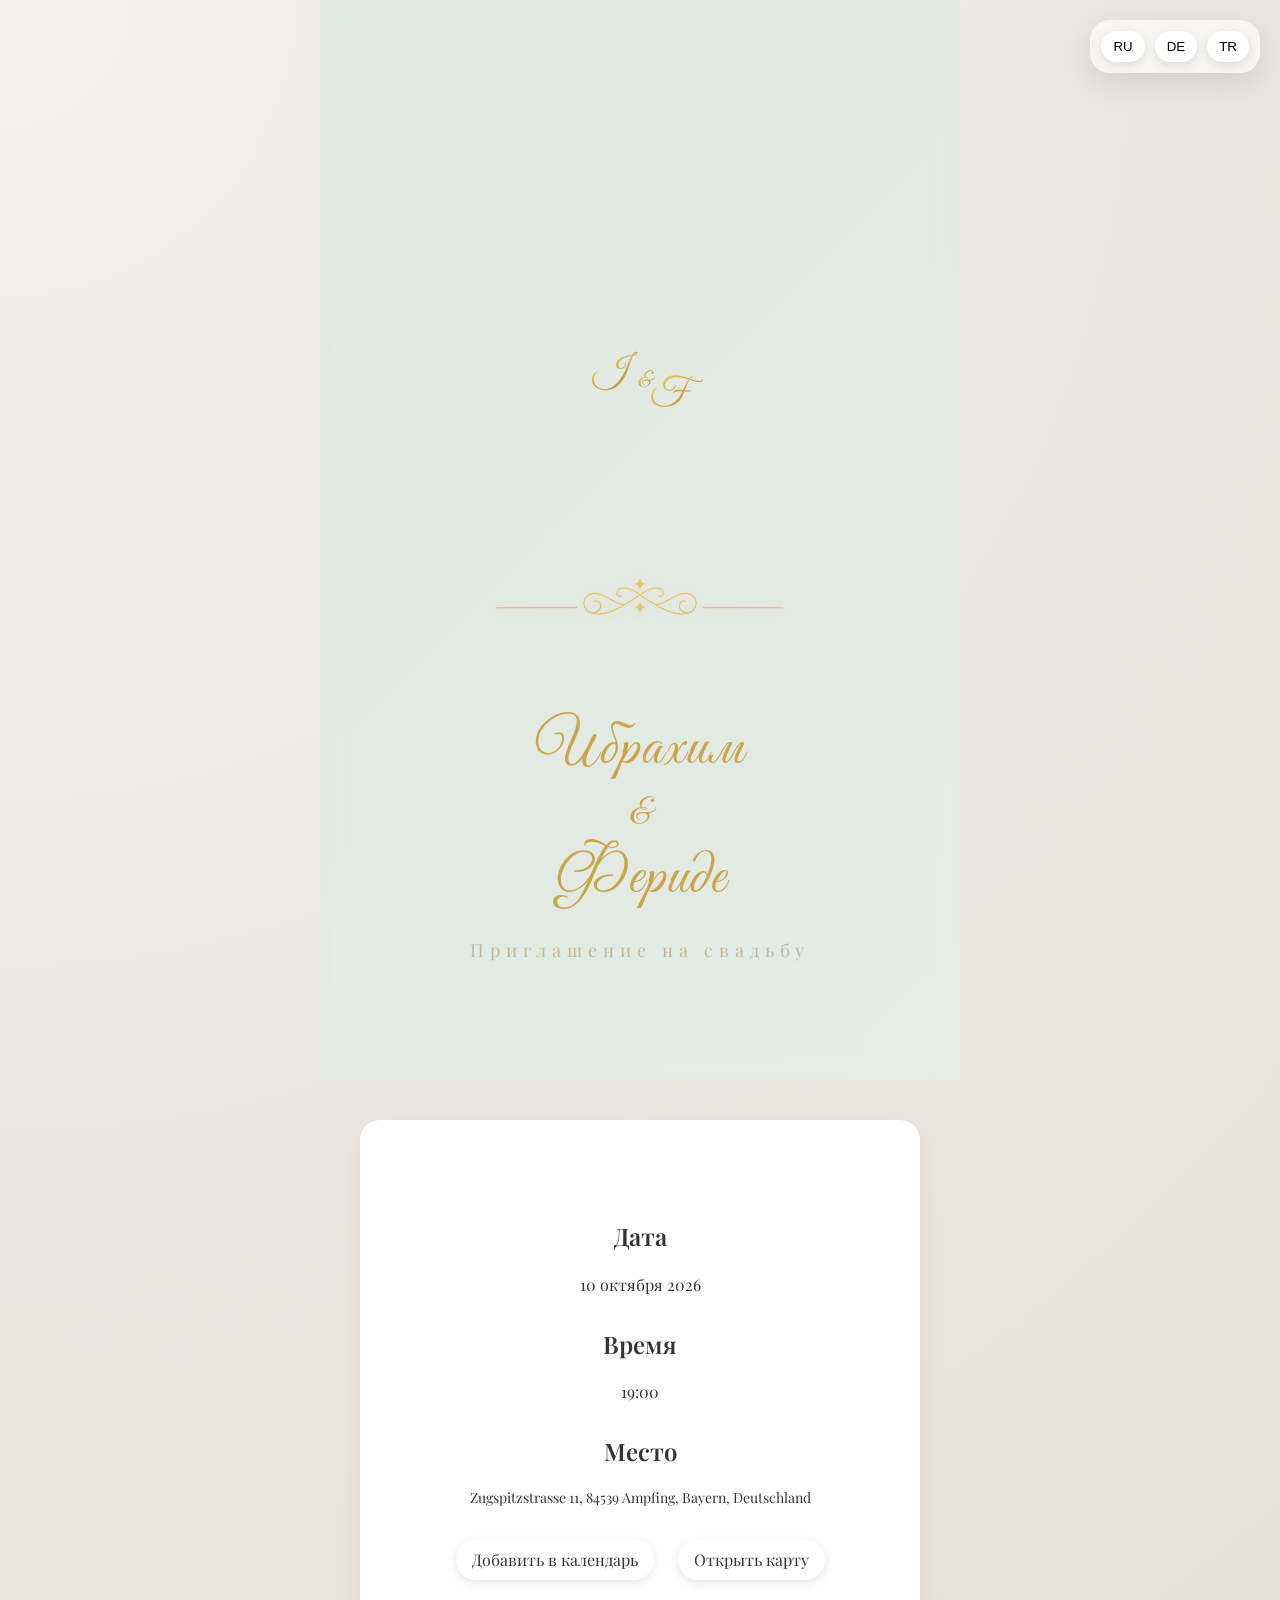
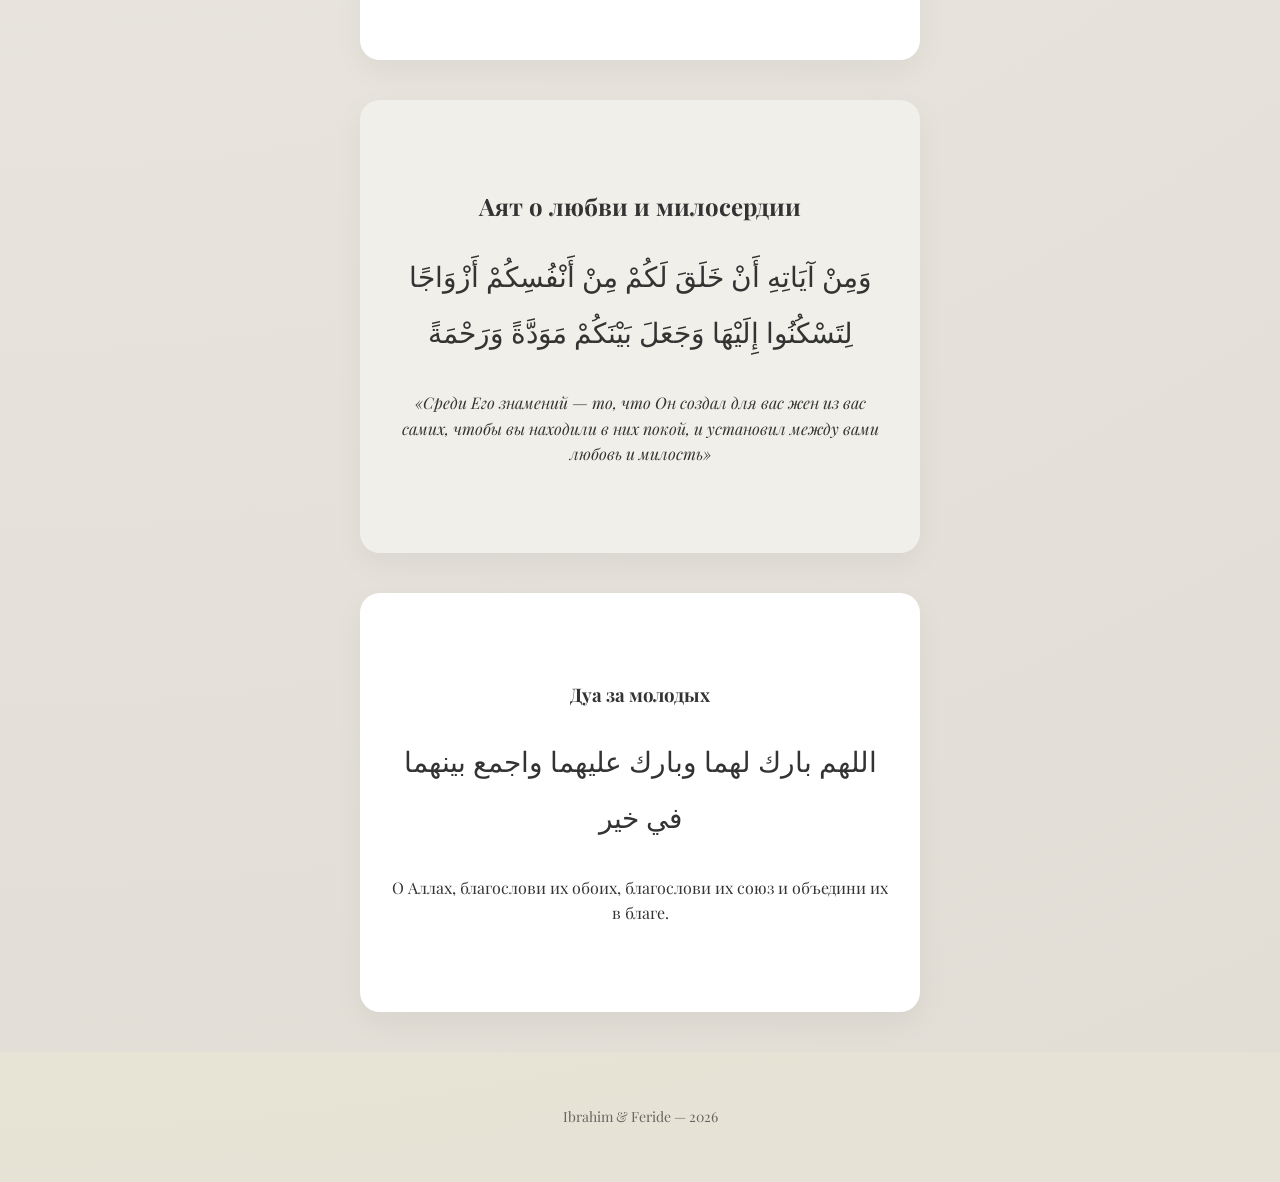
==== commit 59186d50: "update" ====
--- a/index.html
+++ b/index.html
@@ -23,10 +23,11 @@
 
     <section class="hero">
 <div class="monogram">
-<svg viewBox="-200 -300 900 800"
+<svg viewBox="-300 -400 1200 1000"
     xmlns="http://www.w3.org/2000/svg"
     preserveAspectRatio="xMidYMid meet"
-    style="overflow: visible; display:block;">
+    style="overflow: visible; display:block;"
+    style="overflow: visible;">
     <defs>
         <linearGradient id="gold" x1="0%" y1="0%" x2="100%" y2="100%">
         <stop offset="0%" stop-color="#f5e3a1"/>
@@ -37,8 +38,8 @@
     </defs>
 
   <!-- I -->
-  <text x="150" y="130"
-        dominant-baseline="middle"
+  <text x="180" y="160"
+        letter-spacing="2"
         text-anchor="middle"
         font-family="Great Vibes"
         font-size="150"
@@ -47,8 +48,8 @@
   </text>
 
   <!-- & -->
-  <text x="280" y="160"
-        dominant-baseline="middle"
+  <text x="320" y="180"
+        letter-spacing="2"
         text-anchor="middle"
         font-family="Great Vibes"
         font-size="90"
@@ -57,8 +58,8 @@
   </text>
 
   <!-- F -->
-  <text x="380" y="200"
-        dominant-baseline="middle"
+  <text x="420" y="240"
+        letter-spacing="2"
         text-anchor="middle"
         font-family="Great Vibes"
         font-size="150"
--- a/style.css
+++ b/style.css
@@ -326,12 +326,12 @@
     animation-delay: 0.8s;
 }
 svg {
-    overflow: visible;
+    overflow: visible !important;
 }
 .monogram svg {
     transform: translateZ(0);
     -webkit-transform: translateZ(0);
-    padding: 20px;
+    padding: 40px;
 }
 
 .monogram text {
